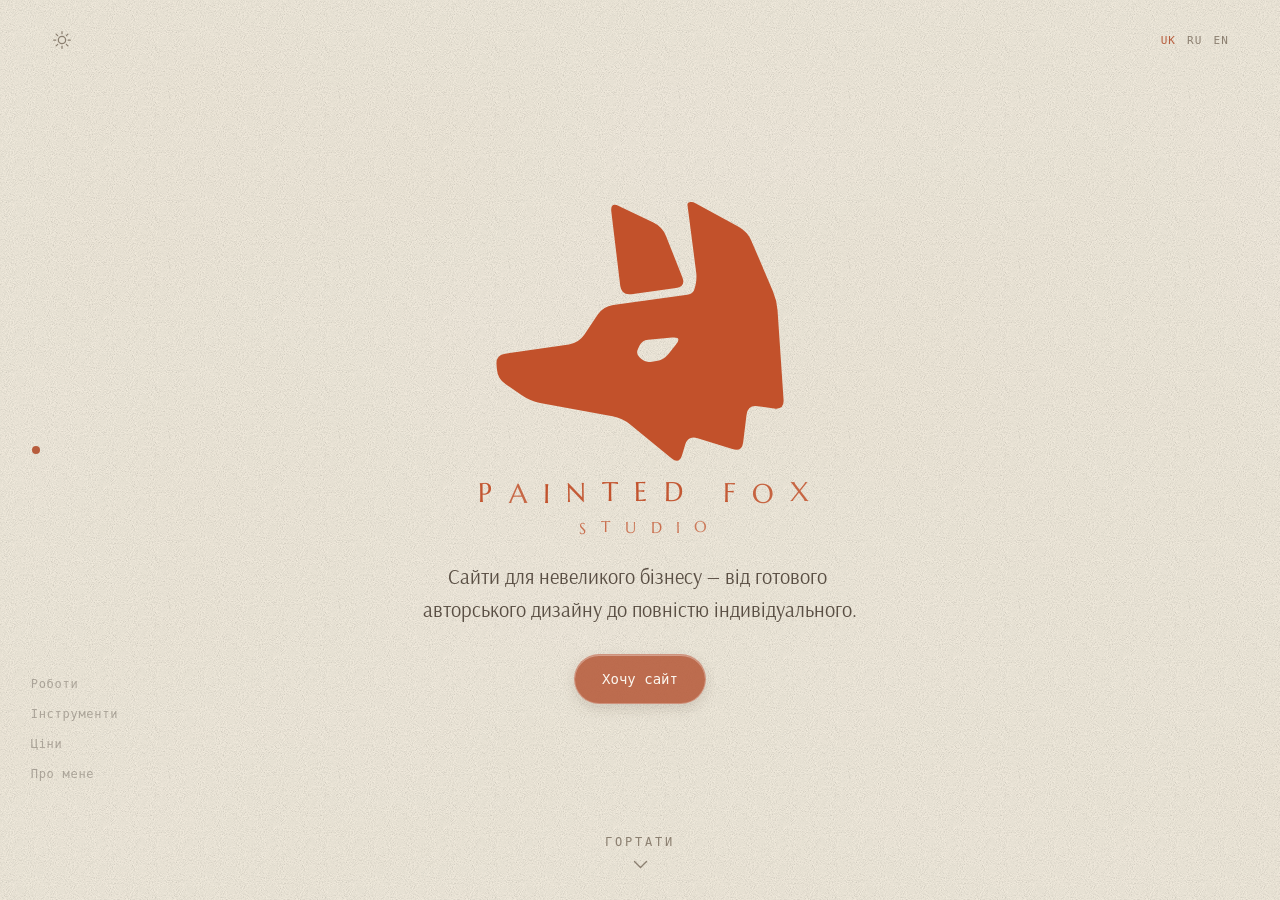
==== index.html @ f8e25393 "Initial commit - v1.0.0" ====
<!DOCTYPE html>
<html lang="uk" data-theme="light">
<head>
<script>document.documentElement.classList.add('js')</script>
<meta charset="utf-8">
<meta name="viewport" content="width=device-width, initial-scale=1, viewport-fit=cover">
<title>Painted Fox Studio</title>
<meta name="description" content="Painted Fox Studio — вебдизайн і розробка сайтів для невеликого бізнесу.">

<link rel="icon" href="assets/logo/favicon.svg" type="image/svg+xml">

<link rel="preconnect" href="https://fonts.googleapis.com">
<link rel="preconnect" href="https://fonts.gstatic.com" crossorigin>
<link href="https://fonts.googleapis.com/css2?family=Arsenal:wght@400;700&family=Caveat:wght@400;600&family=Marcellus&family=PT+Mono&display=swap" rel="stylesheet">

<link rel="stylesheet" href="css/tokens.css">
<link rel="stylesheet" href="css/base.css">
<link rel="stylesheet" href="css/album.css">
<link rel="stylesheet" href="css/components.css">
<link rel="stylesheet" href="css/rail.css">
<link rel="stylesheet" href="css/responsive.css">
</head>
<body>

<!-- Watercolour filter: displaces edges, bleeds them, then adds pigment grain. -->
<svg class="svg-defs" width="0" height="0" aria-hidden="true">
  <!-- Ragged edge for the theme flood: turbulence displaces the boundary,
       so pigment creeps into the paper instead of fading out of focus. -->
  <filter id="paintEdge" x="-12%" y="-12%" width="124%" height="124%">
    <feTurbulence type="fractalNoise" baseFrequency="0.011 0.013" numOctaves="4" seed="11" result="n"/>
    <feDisplacementMap in="SourceGraphic" in2="n" scale="34" xChannelSelector="R" yChannelSelector="G" result="d"/>
    <feGaussianBlur in="d" stdDeviation="1.2"/>
  </filter>

</svg>

<div class="paper-bg"></div>

<header>
  <button class="theme" id="theme" type="button" aria-label="Перемкнути тему">
    <svg class="sun" viewBox="0 0 24 24" fill="none" stroke="currentColor" stroke-width="1.5" stroke-linecap="round">
      <circle cx="12" cy="12" r="4.4"/>
      <path d="M12 2v2.6M12 19.4V22M2 12h2.6M19.4 12H22M4.9 4.9l1.9 1.9M17.2 17.2l1.9 1.9M19.1 4.9l-1.9 1.9M6.8 17.2l-1.9 1.9"/>
    </svg>
    <svg class="moon" viewBox="0 0 24 24" fill="none" stroke="currentColor" stroke-width="1.5" stroke-linecap="round" stroke-linejoin="round">
      <path d="M20.5 14.6A8.6 8.6 0 1 1 9.4 3.5a6.9 6.9 0 0 0 11.1 11.1z"/>
    </svg>
  </button>

  <div class="langs" id="langs">
    <button type="button" data-lang="uk" aria-pressed="true">UK</button>
    <button type="button" data-lang="ru" aria-pressed="false">RU</button>
    <button type="button" data-lang="en" aria-pressed="false">EN</button>
  </div>
</header>

<div class="book" id="book">

  <!-- the one sheet everything in the album sits on -->
  <div class="surface papered"></div>


  <!-- ─── Cover ─────────────────────────────────────────── -->
  <section class="hero woven" id="cover">
    <div class="hero-inner">
      <svg class="fox" id="fox" viewBox="0 0 208 190.3" role="img" aria-label="Painted Fox Studio">
        <path fill="currentColor" fill-rule="evenodd" d="M139.10,4.24 L138.30,4.36 Q136.70,4.60 136.91,6.20 L142.94,52.85 Q143.50,57.20 142.54,61.48 L142.06,63.62 Q141.10,67.90 136.76,68.50 L85.43,75.64 Q78.50,76.60 74.61,82.42 L65.49,96.08 Q61.60,101.90 54.67,102.91 L10.47,109.36 Q4.00,110.30 4.52,116.82 L4.78,120.08 Q5.30,126.60 10.68,130.33 L22.05,138.21 Q27.80,142.20 34.68,143.47 L84.92,152.73 Q91.80,154.00 97.21,158.44 L125.79,181.86 Q131.20,186.30 133.20,179.59 L135.30,172.51 Q137.30,165.80 143.98,167.91 L168.02,175.49 Q174.70,177.60 175.54,170.65 L177.86,151.65 Q178.70,144.70 185.63,145.69 L197.07,147.31 Q204.00,148.30 203.53,141.32 L199.37,79.38 Q198.90,72.40 196.15,65.96 L181.25,31.14 Q178.50,24.70 172.36,21.34 L142.12,4.78 Q140.70,4.00 139.10,4.24 Z M128.96,102.99 L123.73,109.61 Q120.50,113.70 115.34,114.46 L111.21,115.07 Q107.60,115.60 104.96,113.08 L103.64,111.82 Q101.00,109.30 102.59,106.01 L103.70,103.72 Q105.50,100.00 109.62,99.63 L126.33,98.13 Q133.30,97.50 128.96,102.99 Z M84.13,10.95 L90.27,62.05 Q91.10,69.00 98.04,68.06 L128.96,63.84 Q135.90,62.90 133.34,56.39 L122.16,28.01 Q119.60,21.50 113.29,18.46 L89.61,7.04 Q83.30,4.00 84.13,10.95 Z"/>
        <!-- The clip is a touch larger than the eye itself: cut exactly on the
             outline, the anti-aliased edges of lid and mark leave a bright
             hairline between them. -->
        <clipPath id="eyeClip">
          <path d="M128.96,102.99 L123.73,109.61 Q120.50,113.70 115.34,114.46 L111.21,115.07 Q107.60,115.60 104.96,113.08 L103.64,111.82 Q101.00,109.30 102.59,106.01 L103.70,103.72 Q105.50,100.00 109.62,99.63 L126.33,98.13 Q133.30,97.50 128.96,102.99 Z"
                transform="translate(117.15 106.55) scale(1.09) translate(-117.15 -106.55)"/>
        </clipPath>
        <g clip-path="url(#eyeClip)">
          <rect class="lid lid-top" x="96" y="85"    width="44" height="22.5" fill="currentColor"/>
          <rect class="lid lid-bot" x="96" y="105.5" width="44" height="23"   fill="currentColor"/>
        </g>
      </svg>

      <h1 class="wordmark type">
        <span class="wm-1" data-tw>PAINTED FOX</span>
        <span class="wm-2" data-tw>STUDIO</span>
      </h1>

      <p class="lede" data-i="intro" data-dust>Сайти для невеликого бізнесу — від готового авторського дизайну до повністю індивідуального.</p>

      <div class="btns btns-centred">
        <a class="btn" href="pricing.html" data-i="heroCta">Хочу сайт</a>
      </div>
    </div>

    <div class="hero-hint">
      <span class="label" data-i="scroll" data-dust>ГОРТАТИ</span>
      <svg viewBox="0 0 15 10" fill="none" stroke="currentColor" stroke-width="1.4" stroke-linecap="round">
        <path d="M1.5 1.5 L7.5 7.5 L13.5 1.5"/>
      </svg>
    </div>
  </section>

  <!-- ─── 1 · Work ──────────────────────────────────────── -->
  <section class="page" data-page="1">
    <div class="page-inner two">
      <div>
        <h2 class="type"><span class="hb" data-i="p1h">Роботи</span><span class="hx" data-i="p1x"></span></h2>
        <p class="lede" data-i="p1p" data-dust>Чотири проєкти різного масштабу — від готового авторського дизайну до повністю індивідуальної сцени.</p>
      </div>

      <div class="works-row">
        <a class="polaroid" href="https://tetiana-zavialova.com" target="_blank" rel="noopener">
          <span class="shot">
            <img src="assets/shots/zavialova.jpg" alt="" loading="lazy" decoding="async" width="640" height="400">
          </span>
          <span class="cap" data-i="cap1">Tetiana Zavialova</span>
        </a>

        <a class="polaroid" href="https://anna-gura.github.io/Transition-Point" target="_blank" rel="noopener">
          <span class="shot">
            <img src="assets/shots/transition-point.jpg" alt="" loading="lazy" decoding="async" width="640" height="400">
          </span>
          <span class="cap" data-i="cap2">Точка переходу</span>
        </a>
      </div>
    </div>
  </section>

  <!-- ─── 2 · Tools ─────────────────────────────────────── -->
  <section class="page" data-page="2">
    <div class="page-inner two">
      <div>
        <h2 class="type"><span class="hb" data-i="p2h">Інструменти</span><span class="hx" data-i="p2x"> безкоштовні</span></h2>
      </div>

      <div>
        <p class="lede" data-i="p2p" data-dust>Індивідуальна робота платна. Але все, що я роблю не для одного клієнта, а для всіх — віддаю безкоштовно й з відкритим кодом. Так з'явилася Mirra, так буде далі.</p>

        <div class="works-row side-note">
          <div class="sticker-wrap">
            <div class="sticker">
              <p class="hand" data-i="note1">Індивідуально — платно.</p>
              <p class="hand" data-i="note2">Інструменти — подарунок.</p>
            </div>
            <span class="curl"></span>
          </div>

          <div class="works-cta">
            <a class="btn ghost" href="https://mirra.day" data-i="freebie">Халява →</a>
          </div>
        </div>
      </div>
    </div>
  </section>

  <!-- ─── 3 · Pricing ───────────────────────────────────── -->
  <section class="page" data-page="3">
    <div class="page-inner two">
      <div>
        <h2 class="type"><span class="hb" data-i="p3h">Ціни</span><span class="hx" data-i="p3x"> фіксовані</span></h2>
      </div>

      <div>
        <p class="lede" data-i="p3p" data-dust>Суму називаю до старту, після короткого брифа. Якщо я не вклалася в оцінку — це мій ризик, не ваш. Мінімальний проєкт — від $500.</p>
        <div class="btns">
          <a class="btn" href="pricing.html" data-i="cta1">Порахувати бюджет</a>
        </div>
      </div>
    </div>
  </section>

  <!-- ─── 4 · About ─────────────────────────────────────── -->
  <section class="page" data-page="4">
    <div class="page-inner two">
      <div>
        <h2 class="type"><span class="hb" data-i="p4h">Про мене</span><span class="hx" data-i="p4x"></span></h2>
      </div>

      <div>
        <p class="lede" data-i="p4p" data-dust>Мене звати Анна. Навчаюся на кібербезпеку й люблю речі, в яких відчувається рука автора.</p>
        <p class="lede" data-i="p4p2" data-dust>Лис — з Франка, з місця, де я виросла. Фарбований тому, що змінює стиль, залишаючись собою.</p>
        <div class="btns">
          <a class="btn ghost" href="https://t.me/AnnGura" data-i="cta2">Написати мені</a>
        </div>
      </div>
    </div>
  </section>

</div>

<div class="rail" id="rail">
  <div class="zone top" id="zoneTop"></div>
  <span class="rail-dot" id="railDot" aria-hidden="true"></span>
  <div class="zone bottom" id="zoneBottom"></div>
</div>

<script type="module" src="js/main.js"></script>
</body>
</html>
---- css/tokens.css ----
/* Design tokens. Light theme is warm paper, dark theme is charcoal paper. */
:root{
  --paper:#F7F0E1;
  --paper-2:#EFE5D2;
  --ink:#3A3129;          /* typewriter ink: warm, never pure black */
  --ink-soft:#5A4F44;
  --pencil:#8B7F70;
  --wash-warm:#C2714A;    /* watercolour washes */
  --wash-cool:#6E8CA0;
  --wash-olive:#93986A;
  --accent:#B75C3C;
  --brand:#C2512B;
  --accent-rgb:183,92,60;
  --ink-rgb:58,49,41;
  --grain:.5;
  --tone:.42;
  --sheen:rgba(255,255,255,.4);
}

[data-theme="dark"]{
  --paper:#211E1A;
  --paper-2:#191614;
  --ink:#EDE4D4;
  --ink-soft:rgba(237,228,212,.82);
  --pencil:rgba(237,228,212,.5);
  --wash-warm:#8A4B32;
  --wash-cool:#3E5567;
  --wash-olive:#5A5E3E;
  --accent:#D0805A;
  --brand:#D9754C;
  --accent-rgb:208,128,90;
  --ink-rgb:237,228,212;
  --grain:.22;
  --tone:.3;
  --sheen:rgba(255,248,236,.05);
}

*{margin:0;padding:0;box-sizing:border-box}

html,body{height:100%}

body{
  background:var(--paper);
  color:var(--ink-soft);
  font-family:"Arsenal",system-ui,sans-serif;
  font-size:19px;line-height:1.6;
  -webkit-font-smoothing:antialiased;
  overflow:hidden;
  transition:background .6s ease,color .6s ease;
}
---- css/base.css ----
/* Paper surfaces.

   The texture is mixed INSIDE each surface rather than laid over the whole
   screen. A full-screen blend layer tints every object on the page and, worse,
   makes the browser blend against an unprepared backdrop while a page is
   animating — which shows up as a white flash mid-turn. */

.paper-bg{
  position:fixed;inset:0;z-index:0;pointer-events:none;
  background:
    radial-gradient(130% 100% at 16% -14%, var(--sheen) 0%, rgba(255,255,255,0) 56%),
    radial-gradient(100% 80% at 90% 112%, var(--paper-2) 0%, rgba(0,0,0,0) 60%);
}
/* Neither pool of light survives on charcoal paper: both stop looking like
   light falling across a sheet and start looking like dirt on it. The dark
   surface is carried by its grain alone. */
[data-theme="dark"] .paper-bg{background:none}

/* Two surfaces, both built the same way: fibre painted into the element
   itself rather than laid over the screen.

   .papered  plain paper — pages, body copy
   .woven    cloth — the cover and the price panel, where the surface is
             meant to be felt rather than read through */

.papered,.woven{position:relative;isolation:isolate;background:var(--paper)}
.papered > *,.woven > *{position:relative;z-index:2}

.papered::before,.papered::after,
.woven::before,.woven::after{
  content:"";position:absolute;inset:0;z-index:0;pointer-events:none;
}

/* fibre, shared */
.papered::after,.woven::after{
  background-image:
    url("data:image/svg+xml,%3Csvg xmlns='http://www.w3.org/2000/svg' width='170' height='170'%3E%3Cfilter id='a'%3E%3CfeTurbulence type='fractalNoise' baseFrequency='1.05' numOctaves='3' stitchTiles='stitch'/%3E%3CfeColorMatrix type='saturate' values='0'/%3E%3C/filter%3E%3Crect width='170' height='170' filter='url(%23a)'/%3E%3C/svg%3E");
  background-size:170px 170px;
  mix-blend-mode:multiply;opacity:var(--grain);
}
[data-theme="dark"] .papered::after,
[data-theme="dark"] .woven::after{mix-blend-mode:screen;opacity:calc(var(--grain) * .7)}

/* uneven tone of a sheet */
.papered::before{
  background-image:
    url("data:image/svg+xml,%3Csvg xmlns='http://www.w3.org/2000/svg' width='900' height='900'%3E%3Cfilter id='t'%3E%3CfeTurbulence type='fractalNoise' baseFrequency='0.0035' numOctaves='3' stitchTiles='stitch'/%3E%3CfeColorMatrix type='saturate' values='0'/%3E%3C/filter%3E%3Crect width='900' height='900' filter='url(%23t)'/%3E%3C/svg%3E");
  /* stretched, not tiled: a 900px tile repeats and the join shows up as a
     seam down the middle of a wide screen */
  background-size:100% 100%;
  background-repeat:no-repeat;
  mix-blend-mode:soft-light;opacity:var(--tone);
}
/* The large-scale tone is stretched across the whole surface, so its noise
   has one broad light area — on a light sheet that is unevenness, on a dark
   one it is a smudge. Dark paper keeps its grain and nothing else. */
[data-theme="dark"] .papered::before{background-image:none}

/* two perpendicular threads plus slack in the weave */
.woven::before{
  background-image:
    repeating-linear-gradient(90deg,
      rgba(0,0,0,.06) 0 1px, rgba(255,255,255,.05) 1px 2px, rgba(0,0,0,0) 2px 4px),
    repeating-linear-gradient(0deg,
      rgba(0,0,0,.055) 0 1px, rgba(255,255,255,.045) 1px 2px, rgba(0,0,0,0) 2px 4px),
    url("data:image/svg+xml,%3Csvg xmlns='http://www.w3.org/2000/svg' width='900' height='900'%3E%3Cfilter id='t2'%3E%3CfeTurbulence type='fractalNoise' baseFrequency='0.0035' numOctaves='3' stitchTiles='stitch'/%3E%3CfeColorMatrix type='saturate' values='0'/%3E%3C/filter%3E%3Crect width='900' height='900' filter='url(%23t2)'/%3E%3C/svg%3E");
  background-size:4px 4px, 4px 4px, 100% 100%;
  background-repeat:repeat, repeat, no-repeat;
  mix-blend-mode:soft-light;opacity:var(--tone);
}
/* Cloth keeps its threads in the dark; only the broad tone goes. */
[data-theme="dark"] .woven::before{
  background-image:
    repeating-linear-gradient(90deg,
      rgba(0,0,0,.06) 0 1px, rgba(255,255,255,.05) 1px 2px, rgba(0,0,0,0) 2px 4px),
    repeating-linear-gradient(0deg,
      rgba(0,0,0,.055) 0 1px, rgba(255,255,255,.045) 1px 2px, rgba(0,0,0,0) 2px 4px);
  background-size:4px 4px, 4px 4px;
  mix-blend-mode:overlay;
  opacity:calc(var(--tone) * .8);
}

/* Typewriter lettering: PT Mono with per-character jitter applied in JS. */
.type{
  font-family:"PT Mono","JetBrains Mono",monospace;
  color:var(--ink);
  letter-spacing:.01em;
}
/* Uneven strike: every glyph sits a little differently. */
.type span{display:inline-block;white-space:pre}

h1.type{
  font-size:clamp(26px,4.9vw,47px);
  line-height:1.3;font-weight:400;
}
h2.type{
  font-size:clamp(21px,3.4vw,31px);
  line-height:1.35;font-weight:400;margin-bottom:20px;
}
.label{
  font-family:"PT Mono",monospace;
  font-size:12px;letter-spacing:.24em;text-transform:uppercase;
  color:var(--pencil);
}
.lede + .lede{margin-top:14px}
.lede{max-width:56ch;font-size:clamp(17.5px,2.1vw,20.5px)}
.hand{font-family:"Caveat",cursive;font-size:24px;line-height:1.28}


/* Wordmark: a roman capital face in the brand terracotta, set wide.
   It reads as a signature next to the typewriter body copy. */
.wordmark{
  font-family:"Marcellus","Cormorant Garamond",Georgia,serif !important;
  color:var(--brand) !important;
}
.wordmark .wm-2{opacity:.82}

/* The fox blinks. Two lids slide towards each other and meet at the middle
   of the eye, which is how an eye actually closes — scaling one shape from
   its centre opens outwards instead. */
.fox .lid{fill:currentColor}
.fox .lid-top{transform:translateY(-20px)}
.fox .lid-bot{transform:translateY(20px)}
.fox.blink .lid-top{animation:lid-top .3s ease-in-out}
.fox.blink .lid-bot{animation:lid-bot .3s ease-in-out}
@keyframes lid-top{
  0%{transform:translateY(-20px)}
  46%{transform:translateY(0)}
  100%{transform:translateY(-20px)}
}
@keyframes lid-bot{
  0%{transform:translateY(20px)}
  46%{transform:translateY(0)}
  100%{transform:translateY(20px)}
}


/* Holder for SVG filter definitions: present in the document, never drawn. */
.svg-defs{position:absolute}
---- css/album.css ----
/* The album: pages are stacked and turn one at a time, bottom to top. */
/* Album gutter: paper falls into shadow near the spine. */
.book::before{
  content:"";position:absolute;left:0;top:0;bottom:0;width:130px;
  z-index:0;pointer-events:none;
  background:linear-gradient(90deg,
    rgba(90,70,48,.16) 0%,
    rgba(90,70,48,.06) 34%,
    rgba(90,70,48,0) 100%);
}
/* On charcoal paper the gutter has nothing to fall into: it reads as a
   smudge rather than a fold, so there is none. */
[data-theme="dark"] .book::before{background:none}

/* The surface is a layer of its own rather than a class on .book: the album
   already uses its own ::before for the gutter, and that rule would confine
   the texture to its box. */
.surface{position:absolute;inset:0;z-index:0;pointer-events:none}

.book{
  position:relative;z-index:2;
  height:100svh;min-height:540px;
  overflow:hidden;
  padding-top:env(safe-area-inset-top,0px);
  padding-bottom:env(safe-area-inset-bottom,0px);
}

/* Pages carry no surface of their own. The album underneath is the one sheet
   everything sits on, so turning a page never changes the background —
   only the text on it. */
.page{
  position:absolute;inset:0;
  background:none;
  display:grid;place-items:center;
  padding:clamp(56px,9vw,90px) clamp(26px,6vw,90px)
          clamp(56px,9vw,90px) clamp(96px,13vw,230px);
  /* Pages do not slide. Turning one is a change of text: the old copy
     disperses and the new copy gathers in the same place. */
  opacity:0;visibility:hidden;
  transition:opacity .4s ease, visibility 0s .4s;
  pointer-events:none;
}

/* Content sits in its own layer above the page box. Without an explicit
   stacking position, links inside the column have been landing under it. */
.page-inner{position:relative;z-index:4}

.page.current{
  opacity:1;visibility:visible;pointer-events:auto;
  transition:opacity .3s ease, visibility 0s;
}
/* The page that is leaving waits while its text disperses, and only then
   fades. Cutting it sooner truncates the animation, which reads as the text
   simply vanishing. */
.page.past{
  opacity:0;visibility:hidden;
  transition:opacity .45s ease .55s, visibility 0s 1s;
}

.page-inner{width:100%;max-width:960px}

/* Cover screen. Slides up like a curtain on the first page turn. */
.hero{
  position:absolute;inset:0;z-index:20;
  display:grid;place-items:center;
  background:var(--paper);
  transition:transform 1.25s cubic-bezier(.62,0,.14,1);
  will-change:transform;
  padding:clamp(40px,8vw,80px) clamp(52px,9vw,150px);
}
.hero.up{transform:translate3d(0,-100%,0)}

.hero-inner{
  text-align:center;position:relative;z-index:3;
  width:100%;max-width:min(520px,100%);margin-inline:auto;
}

.fox{
  width:clamp(150px,44vw,300px);max-width:100%;height:auto;
  margin:0 auto 6px;display:block;
  color:var(--brand);
}

.wordmark{
  font-family:"PT Mono",monospace;
  font-size:27px;              /* upper bound; JS shrinks it to fit */
  letter-spacing:.3em;text-indent:.3em;
  color:var(--ink);margin-top:6px;
  display:block;width:100%;
  overflow:visible;
}
.wordmark > span{display:block;white-space:nowrap}
.wm-2{
  font-size:.58em;
  letter-spacing:.46em;text-indent:.46em;
  margin-top:.42em;
  opacity:.88;
}
.hero .lede{margin:22px auto 0;max-width:min(38ch,100%)}

.hero-hint{
  position:absolute;left:0;right:0;bottom:calc(30px + env(safe-area-inset-bottom,0px));
  display:grid;justify-items:center;gap:8px;
  color:var(--pencil);z-index:3;
}
.hero-hint svg{width:15px;height:10px;animation:nudge 2.6s ease-in-out infinite}
@keyframes nudge{0%,100%{transform:translateY(0);opacity:.5}50%{transform:translateY(5px);opacity:1}}



/* The mark ships with its own terracotta; on charcoal paper it needs a lift. */
[data-theme="dark"] .fox{filter:brightness(1.22) saturate(.92)}
---- css/components.css ----
/* Header: theme switch on the left, languages on the right. */
header{
  position:absolute;top:0;left:0;right:0;z-index:40;
  display:flex;align-items:center;justify-content:space-between;
  gap:16px;padding:calc(24px + env(safe-area-inset-top,0px)) clamp(18px,4vw,46px) 0;
}

.langs{display:flex;gap:1px}
.langs button{
  background:none;border:none;cursor:pointer;
  font-family:"PT Mono",monospace;font-size:11px;letter-spacing:.1em;
  color:var(--pencil);padding:5px;transition:color .2s ease;
}
.langs button[aria-pressed="true"]{color:var(--accent)}
.theme{
  background:none;border:none;cursor:pointer;padding:0;
  width:32px;height:32px;display:grid;place-items:center;color:var(--pencil);
  transition:color .25s ease,transform .5s ease;
}
.theme:hover{color:var(--accent);transform:rotate(16deg)}
.theme svg{width:20px;height:20px}
.theme .moon{display:none}
[data-theme="dark"] .theme .sun{display:none}
[data-theme="dark"] .theme .moon{display:block}

/* Physical objects lying on the paper: photo prints and sticky notes. */
/* A print lying on the paper. It is a link: the whole card is the target. */
.polaroid{
  --lift:8px;
  display:block;text-decoration:none;color:inherit;
  background:#FBF7EE;padding:9px 9px 32px;
  width:min(210px,52vw);
  transform:rotate(-1.6deg);
  transition:transform .35s cubic-bezier(.34,1.3,.5,1), box-shadow .35s ease;
  box-shadow:
    calc(var(--lift) * .5) calc(var(--lift) * .8) calc(var(--lift) * .6) rgba(90,70,48,.26),
    calc(var(--lift) * 1.6) calc(var(--lift) * 2.4) calc(var(--lift) * 3) rgba(90,70,48,.16);
}
.polaroid:nth-of-type(2){transform:rotate(1.4deg)}

/* A print does not change colour when the light does: the frame stays paper
   white in both themes. Only the shadow follows the surface it lies on. */
[data-theme="dark"] .polaroid{
  box-shadow:
    calc(var(--lift) * .5) calc(var(--lift) * .8) calc(var(--lift) * .6) rgba(0,0,0,.6),
    calc(var(--lift) * 1.6) calc(var(--lift) * 2.4) calc(var(--lift) * 3) rgba(0,0,0,.42);
}

.polaroid:hover,
.polaroid:focus-visible{
  --lift:13px;
  transform:rotate(-1deg) translateY(-4px) scale(1.02);
}
.polaroid:nth-of-type(2):hover,
.polaroid:nth-of-type(2):focus-visible{transform:rotate(.9deg) translateY(-4px) scale(1.02)}
.polaroid:focus-visible{outline:2px solid var(--accent);outline-offset:5px}


.polaroid .shot{
  display:block;aspect-ratio:16/10;
  background:var(--paper-2);
  position:relative;overflow:hidden;
}
.polaroid .shot img{
  display:block;width:100%;height:100%;
  object-fit:cover;
}
.polaroid .cap{
  display:block;
  font-family:"Caveat",cursive;font-size:19px;color:#5A4F44;
  text-align:center;margin-top:12px;
}

.sticker-wrap{
  --curl:24px;position:relative;width:fit-content;max-width:min(300px,100%);
  transform:rotate(-2deg);
  filter:drop-shadow(2px 3px 2px rgba(90,70,48,.3)) drop-shadow(7px 10px 9px rgba(90,70,48,.16));
}
.sticker{
  position:relative;padding:16px 14px 20px;
  background:#E7D8B8;color:#4A4035;
  clip-path:polygon(0 0,100% 0,100% calc(100% - var(--curl)),calc(100% - var(--curl)) 100%,0 100%);
}
.curl{
  position:absolute;right:0;bottom:0;width:var(--curl);height:var(--curl);
  clip-path:polygon(100% 0,100% 100%,0 100%);
  background:linear-gradient(315deg,#F4E9D2 0%,#DCCBA8 52%,#BFAC86 100%);
  box-shadow:-2px -2px 5px rgba(0,0,0,.2);
}
.sticker .hand{font-size:17px;white-space:nowrap}
.sticker .hand + .hand{margin-top:2px}

/* Page layouts and buttons. */
.two{
  display:grid;
  grid-template-columns:minmax(200px,.8fr) 1.4fr;
  gap:clamp(26px,5vw,64px);align-items:start;
}
.two > *{min-width:0}
.side-note{margin-top:26px}

/* Narrow: stacked. Once there is room: a row with the button on the right. */
.works-row{display:block;width:100%;position:relative;z-index:4}
.works-row > .polaroid,
.works-row > .sticker-wrap{display:block}
.works-cta{margin-top:24px;position:relative;z-index:4}
.works-row > .polaroid + .polaroid{margin-top:24px}

/* Slightly tighter on phones so the row always fits. */

a.btn{cursor:pointer}

.btn{
  position:relative;
  display:inline-block;text-decoration:none;   /* .btn is used on <a> too */
  font-family:"PT Mono",monospace;font-size:14px;
  padding:13px 27px;border-radius:999px;cursor:pointer;
  z-index:5;
  color:#FBF6EE;
  background:rgba(var(--accent-rgb),.88);
  border:1px solid rgba(255,255,255,.26);
  /* no backdrop-filter: inside ancestors that use mix-blend-mode and
     isolation it breaks hit-testing in Chromium — the button stops taking
     clicks and the cursor never changes over it */
  transition:transform .25s ease, box-shadow .25s ease, background .25s ease;
  box-shadow:
    inset 0 1px 0 rgba(255,255,255,.34),
    0 5px 13px rgba(90,70,48,.16);
}
.btn.ghost{
  color:var(--ink);
  background:rgba(255,255,255,.52);
  border-color:rgba(var(--ink-rgb),.2);
  box-shadow:
    inset 0 1px 0 rgba(255,255,255,.62),
    0 5px 13px rgba(90,70,48,.13);
}
[data-theme="dark"] .btn{
  box-shadow:
    inset 0 1px 0 rgba(255,255,255,.14),
    0 5px 14px rgba(0,0,0,.34);
}
[data-theme="dark"] .btn.ghost{
  background:rgba(255,255,255,.1);
  border-color:rgba(var(--ink-rgb),.18);
  box-shadow:
    inset 0 1px 0 rgba(255,255,255,.12),
    0 5px 14px rgba(0,0,0,.3);
}
.btn:hover{
  transform:translateY(-1.5px);
  background:rgba(var(--accent-rgb),1);
  box-shadow:
    inset 0 1px 0 rgba(255,255,255,.4),
    0 9px 20px rgba(90,70,48,.2);
}
.btn.ghost:hover{background:rgba(255,255,255,.66)}
[data-theme="dark"] .btn.ghost:hover{background:rgba(255,255,255,.12)}
.btn:active{transform:translateY(.5px)}
.btn:focus-visible{outline:1.5px solid var(--accent);outline-offset:4px}
.btns{display:flex;gap:12px;flex-wrap:wrap;margin-top:28px;position:relative;z-index:4}
.btns-centred{justify-content:center}

/* ─── text as dust ────────────────────────────────────── */
/* Dust does not travel: the old text loses focus and falls apart on the spot,
   the new one gathers in the same place. Movement would read as sliding. */
.word{white-space:nowrap}
/* The real text fades up under the last of the particles. */
[data-dust].settling{animation:settle .4s ease both}
@keyframes settle{from{opacity:0}to{opacity:1}}
.dust{
  display:inline-block;white-space:pre;
  transition:opacity .72s ease, filter .8s ease,
             transform .8s cubic-bezier(.4,0,.2,1);
  transition-delay:var(--d,0ms);
  will-change:transform,opacity,filter;
}
.scattered .dust{
  opacity:0;
  filter:blur(9px);
  transform:scale(var(--s,1.2));
}
.gathered .dust{opacity:1;filter:blur(0);transform:none}

/* Nothing shows before the script has had a chance to split it. */
html.js [data-dust]{opacity:0}
html.js [data-dust].gathered,
html.js [data-dust].scattered{opacity:1}

/* ─── price counter ───────────────────────────────────── */

  to{transform:translateY(0)}
}






/* ─── price counter ───────────────────────────────────── */
/* ─── price counter ───────────────────────────────────── */
.odo{display:inline-flex;align-items:baseline;font-variant-numeric:tabular-nums}
.odo-cell{
  display:inline-block;
  height:1.06em;overflow:hidden;vertical-align:baseline;
  text-align:center;
}
.odo-strip{
  display:block;
  transform:translateY(0);
  transition:transform .44s cubic-bezier(.32,0,.2,1);
}
.odo-strip.roll{transform:translateY(-1.06em)}
.odo-strip.settled{transition:none}
.odo-strip > span{display:block;height:1.06em;line-height:1.06em}

/* ─── theme flood ─────────────────────────────────────── */
/* The old state sits still while the new one is revealed through a growing
   circle; without this both would cross-fade and the edge would vanish. */
::view-transition-old(root){animation:none}
::view-transition-new(root){animation:none;mix-blend-mode:normal}
::view-transition-old(root){z-index:0}
::view-transition-new(root){z-index:1}


/* Texture layers are dropped while the theme is being flooded on: snapshotting
   blended full-screen layers is what makes that transition stutter. */
/* The texture stays in the snapshot, so the flood carries the new paper with
   it instead of laying down flat colour and painting the grain on afterwards.
   What is dropped instead is everything that would animate underneath. */
html.switching .dust,
html.switching .pt{transition:none}
html.switching .fox.blink .lid-top,
html.switching .fox.blink .lid-bot{animation:none}


/* Canvas the particle swap draws on. It exists only while a page is turning. */
.particles{
  position:fixed;inset:0;z-index:50;
  pointer-events:none;
}


/* A button in transit between two pages: the box morphs, the labels cross. */
.btn-flight{
  position:fixed;z-index:58;pointer-events:none;
  display:grid;place-items:center;
  overflow:hidden;box-sizing:border-box;
  transition:
    left .9s cubic-bezier(.62,0,.14,1),
    top .9s cubic-bezier(.62,0,.14,1),
    width .9s cubic-bezier(.62,0,.14,1),
    height .9s cubic-bezier(.62,0,.14,1),
    background-color .9s ease,
    color .9s ease,
    border-color .9s ease,
    border-radius .9s ease,
    font-size .9s ease,
    box-shadow .9s ease;
}
.btn-flight span{
  grid-area:1/1;white-space:nowrap;
  transition:opacity .5s ease;
}
.btn-flight .now{opacity:0}
.btn-flight.arrived .was{opacity:0}
.btn-flight.arrived .now{opacity:1;transition-delay:.3s}
---- css/rail.css ----
/* Left-hand navigation. */
.rail{
  position:absolute;z-index:45;top:0;bottom:0;
  left:clamp(14px,2.4vw,34px);width:max-content;
  pointer-events:none;
}
.zone{
  position:absolute;left:0;
  display:flex;flex-direction:column;gap:12px;
  pointer-events:auto;
}
.zone.top   {top:clamp(86px,13vh,132px)}
.zone.bottom{bottom:clamp(86px,13vh,132px)}

/* Active item is represented by a single dot at the centre. */
.rail-dot{
  position:absolute;left:1px;top:50%;
  width:8px;height:8px;border-radius:50%;
  background:var(--accent);
  transform:translateY(-50%);
  transform-origin:50% 50%;
  transition:transform .5s cubic-bezier(.34,1.5,.5,1);
}
.rail-dot.pulse{transform:translateY(-50%) scale(1.55)}

.tick{
  display:block;padding:2px 0;
  background:none;border:none;cursor:pointer;
  color:var(--ink);
  font-family:"PT Mono",monospace;
  font-size:12px;letter-spacing:.06em;
  text-align:left;white-space:nowrap;
  opacity:.34;
  transition:opacity .35s ease, transform .5s cubic-bezier(.76,0,.2,1);
}
.tick:hover{opacity:.7;transform:translateX(2px)}
.tick:focus-visible{outline:none;opacity:.85}
/* The active item stays in flow and is merely invisible; removing it
   would shift every neighbouring label by its own height. */
.tick.hidden{visibility:hidden}

/* Flying copy of a title, travelling between the menu and the heading.
   Not called .ghost: that name is already a button variant, and a rule
   matching both turns every outline button into an unclickable phantom. */
.title-ghost{
  position:fixed;z-index:60;margin:0;
  font-family:"PT Mono",monospace;
  white-space:nowrap;pointer-events:none;
  transform-origin:left center;
  transition:left 1.05s cubic-bezier(.62,0,.14,1),
             top 1.05s cubic-bezier(.62,0,.14,1),
             font-size 1.05s cubic-bezier(.62,0,.14,1),
             letter-spacing 1.05s cubic-bezier(.62,0,.14,1),
             line-height 1.05s cubic-bezier(.62,0,.14,1),
             padding 1.05s cubic-bezier(.62,0,.14,1),
             font-weight 1.05s ease,
             opacity .8s ease, color .9s ease;
}

/* The real heading stays hidden until the ghost lands. */
.hb{display:inline-block}
.hb.arriving{opacity:0;transition:none}
.hx{display:inline-block;opacity:0}
.hx.ready{opacity:1}
/* Each character drifts in out of focus and settles into place. */
.hx .pt{
  display:inline-block;white-space:pre;
  opacity:0;
  filter:blur(8px);
  transform:translate(var(--dx,30px),var(--dy,0)) scale(1.6) rotate(var(--rot,0));
  transition:opacity .95s ease,
             filter 1.05s ease,
             transform 1.15s cubic-bezier(.58,0,.16,1);
}
.hx .pt.on{opacity:1;filter:blur(0);transform:none}

/* Going away is the same movement in reverse, only quicker: the page it sits
   on starts fading shortly after, and an unhurried exit would be cut in half
   and read as the text simply vanishing. */
.hx.leaving .pt{
  transition:opacity .34s ease,
             filter .4s ease,
             transform .46s cubic-bezier(.4,0,.22,1);
}


/* One letter, mid-turn. */
.flip{
  display:inline-block;white-space:pre;
  backface-visibility:hidden;
  will-change:transform;
}

/* The old letters spend the turn here, pinned to the coordinates they had
   before the paragraph was re-set in another language. */
.flip-layer{
  position:fixed;inset:0;z-index:55;
  pointer-events:none;
}
---- css/responsive.css ----
/* Breakpoints and reduced-motion overrides, kept in one place. */

@media (min-width:380px){
  /* Button sits next to the photo rather than against the container edge. */
  .works-row{
    display:flex;
    align-items:center;
    justify-content:flex-start;
    gap:18px;
    flex-wrap:wrap;          /* does not fit: drops below the photo */
    row-gap:22px;
  }
  .works-row > .polaroid,
  .works-row > .sticker-wrap{flex:0 0 auto;margin:0}
  /* The button fills the remaining width and centres inside it,
     mirroring the block on the left. */
  .works-cta{
    flex:1 1 auto;margin:0;min-width:0;
    display:flex;justify-content:center;align-items:center;
    align-self:stretch;
  }
}

@media (max-width:720px){
  .polaroid{width:min(152px,40vw)}
  .polaroid{padding:7px 7px 26px}
  .polaroid .cap{font-size:14px;margin-top:7px}
  .sticker-wrap{max-width:min(190px,52vw)}
  .sticker .hand{font-size:15px}
}

@media (max-width:720px){
  .two{grid-template-columns:1fr;gap:20px}
  .rail{left:11px}
  .tick{font-size:10px;letter-spacing:.04em}
  .zone.top{top:78px}
  .zone.bottom{bottom:74px}
  .book::before{width:54px}
  .page{padding-left:46px;padding-right:18px}
  .hero{padding-left:26px;padding-right:26px}
}

@media (prefers-reduced-motion:reduce){
  .page,.hero{transition-duration:.01ms}
  .hero-hint svg{animation:none}
}
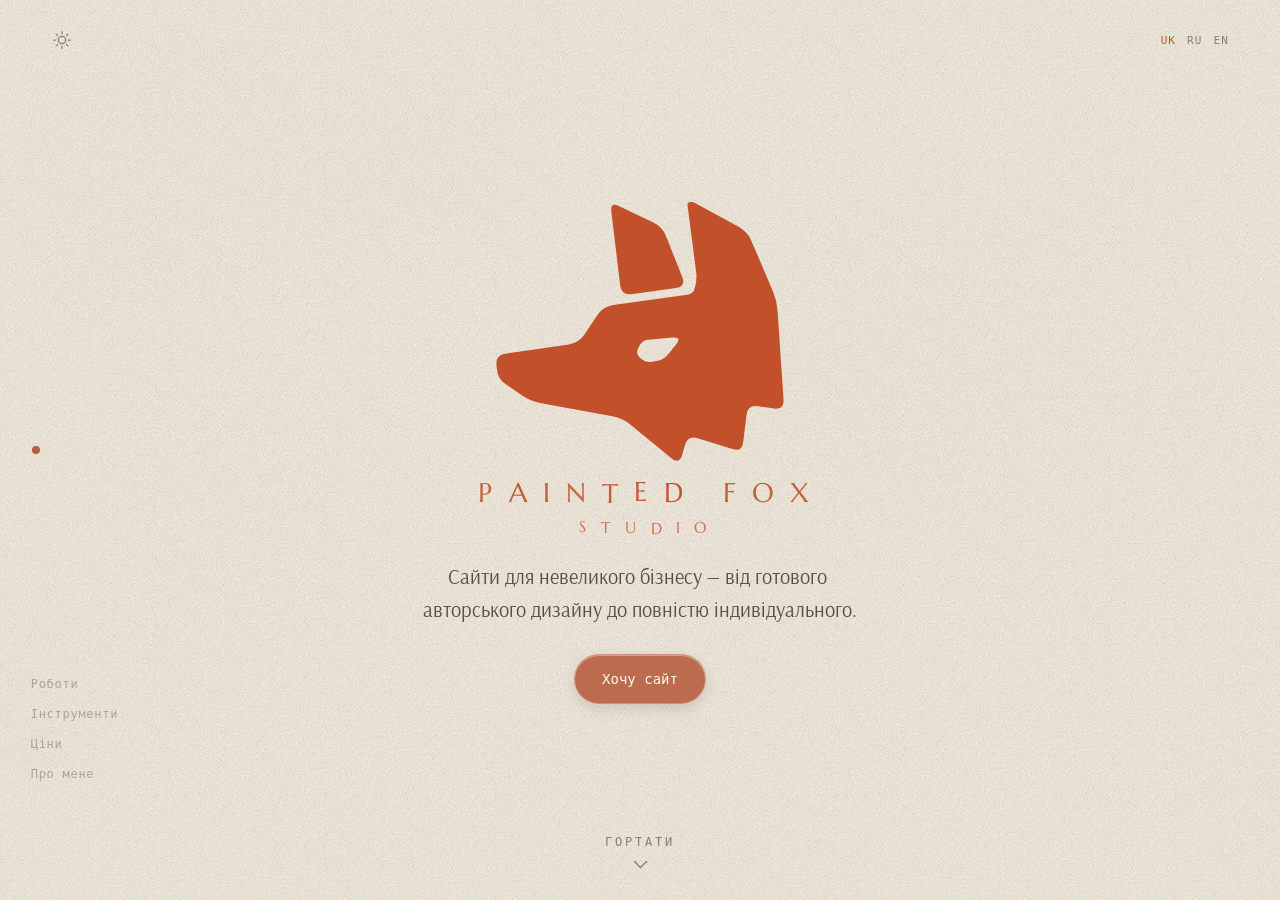
==== commit 0ae3d5e3: "Optimise language and theme switching; fix tap highlight" ====
--- a/index.html
+++ b/index.html
@@ -1,7 +1,18 @@
 <!DOCTYPE html>
 <html lang="uk" data-theme="light">
 <head>
-<script>document.documentElement.classList.add('js')</script>
+<script>
+/* Text that will be animated is hidden until the scripts have split it, so it
+   does not flash before the first frame. If they never arrive — opened over
+   file://, a blocked module, a stale cache — the page must not stay empty:
+   the mark is dropped again and everything shows as plain text. */
+document.documentElement.classList.add('js');
+setTimeout(function () {
+  if (!document.documentElement.dataset.booted) {
+    document.documentElement.classList.remove('js');
+  }
+}, 1500);
+</script>
 <meta charset="utf-8">
 <meta name="viewport" content="width=device-width, initial-scale=1, viewport-fit=cover">
 <title>Painted Fox Studio</title>
@@ -103,7 +114,7 @@
     <div class="page-inner two">
       <div>
         <h2 class="type"><span class="hb" data-i="p1h">Роботи</span><span class="hx" data-i="p1x"></span></h2>
-        <p class="lede" data-i="p1p" data-dust>Чотири проєкти різного масштабу — від готового авторського дизайну до повністю індивідуальної сцени.</p>
+        <p class="lede" data-i="p1p" data-dust>Проєкти різного масштабу — від готового авторського дизайну до повністю індивідуальної сцени.</p>
       </div>
 
       <div class="works-row">
--- a/css/base.css
+++ b/css/base.css
@@ -137,3 +137,14 @@
 
 /* Holder for SVG filter definitions: present in the document, never drawn. */
 .svg-defs{position:absolute}
+
+
+/* Mobile browsers paint a blue wash over anything tapped, and on a switch
+   that is already animating it reads as the text being selected. */
+button, a, .tick, .polaroid, .langs, .theme{
+  -webkit-tap-highlight-color:transparent;
+}
+button, .tick, .langs, .theme{
+  -webkit-user-select:none;
+  user-select:none;
+}
--- a/css/components.css
+++ b/css/components.css
@@ -258,8 +258,10 @@
     font-size .9s ease,
     box-shadow .9s ease;
 }
-.btn-flight span{
-  grid-area:1/1;white-space:nowrap;
+/* The faces carry only their text: the box is drawn by the ghost itself. */
+.btn-flight .flight-face{
+  background:none;border-color:transparent;box-shadow:none;
+  white-space:nowrap;pointer-events:none;
   transition:opacity .5s ease;
 }
 .btn-flight .now{opacity:0}
--- a/css/rail.css
+++ b/css/rail.css
@@ -85,10 +85,11 @@
 
 
 /* One letter, mid-turn. */
+/* No will-change here: with a page of text that would promote hundreds of
+   layers, and the cost of managing them outweighs anything it saves. */
 .flip{
   display:inline-block;white-space:pre;
   backface-visibility:hidden;
-  will-change:transform;
 }
 
 /* The old letters spend the turn here, pinned to the coordinates they had
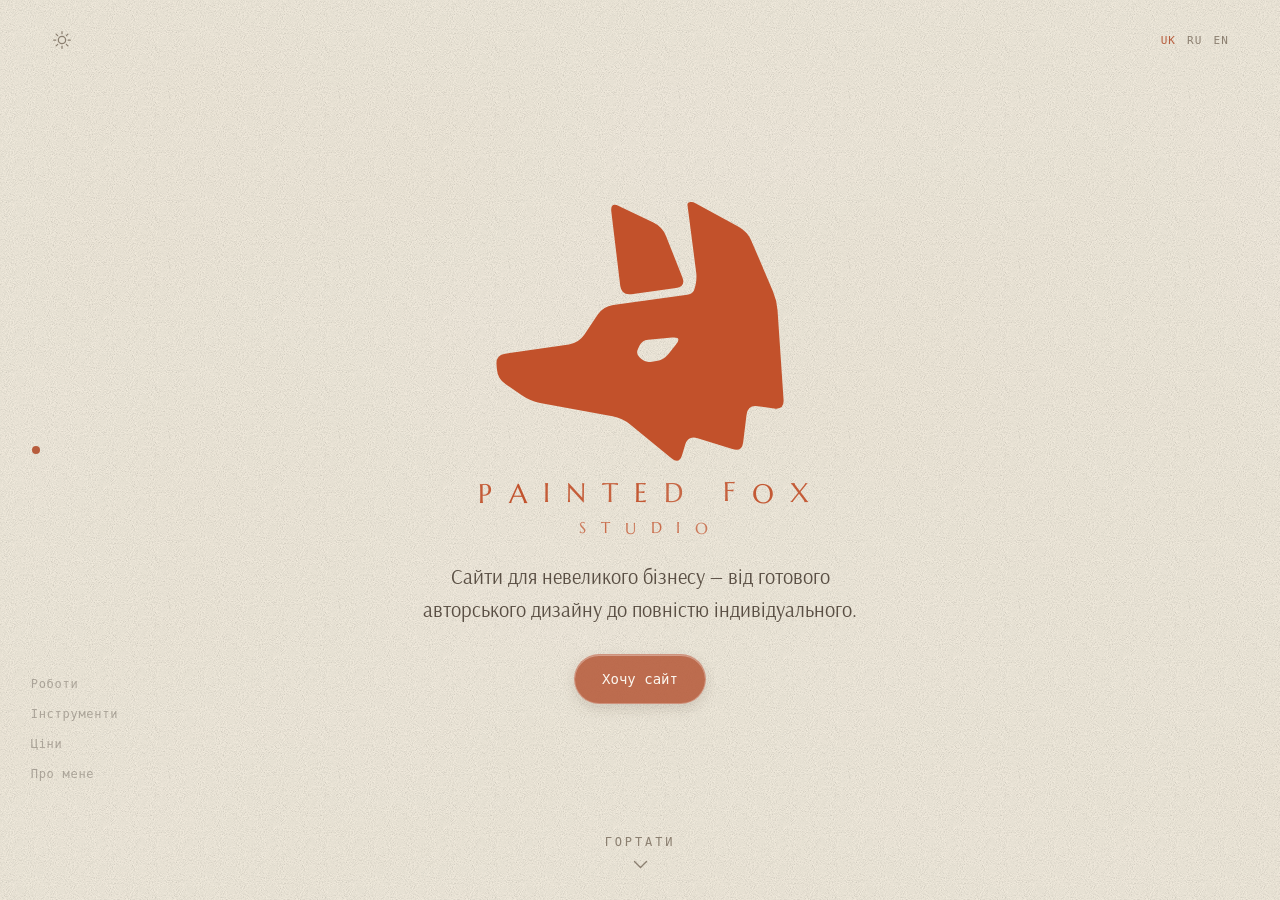
==== commit a7cc2ed5: "Language switch: bug fix" ====
--- a/index.html
+++ b/index.html
@@ -143,7 +143,7 @@
       </div>
 
       <div>
-        <p class="lede" data-i="p2p" data-dust>Індивідуальна робота платна. Але все, що я роблю не для одного клієнта, а для всіх — віддаю безкоштовно й з відкритим кодом. Так з'явилася Mirra, так буде далі.</p>
+        <p class="lede" data-i="p2p" data-dust>Усе, що я роблю не для одного клієнта, а для всіх, віддаю безкоштовно й з відкритим кодом. Так з'явилася Mirra, так буде далі.</p>
 
         <div class="works-row side-note">
           <div class="sticker-wrap">
--- a/css/rail.css
+++ b/css/rail.css
@@ -98,3 +98,5 @@
   position:fixed;inset:0;z-index:55;
   pointer-events:none;
 }
+/* One line of turning letters, travelling with the text it replaces. */
+.flip-ride{position:absolute;top:0;left:0;transform-origin:0 0}
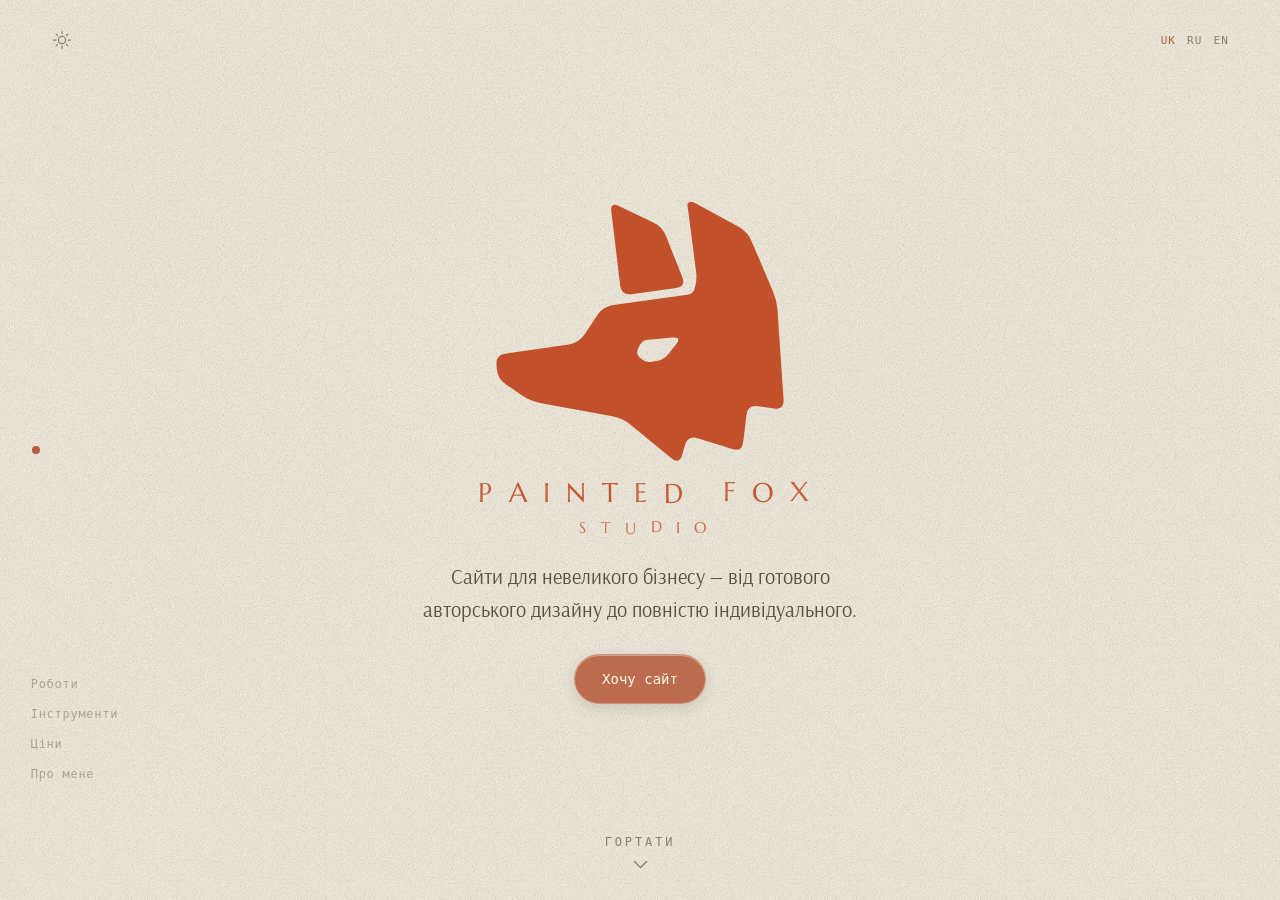
==== commit 4721b938: "Firs release" ====
--- a/index.html
+++ b/index.html
@@ -5,8 +5,15 @@
 /* Text that will be animated is hidden until the scripts have split it, so it
    does not flash before the first frame. If they never arrive — opened over
    file://, a blocked module, a stale cache — the page must not stay empty:
-   the mark is dropped again and everything shows as plain text. */
+   the mark is dropped again and everything shows as plain text.
+
+   The theme is read here too. Applied later by a module, the first frame is
+   painted in the light one, and moving between pages flashes white. */
 document.documentElement.classList.add('js');
+try {
+  var saved = JSON.parse(localStorage.getItem('pfs.prefs') || '{}');
+  if (saved.theme) document.documentElement.dataset.theme = saved.theme;
+} catch (e) { /* storage unavailable: the markup's own theme stands */ }
 setTimeout(function () {
   if (!document.documentElement.dataset.booted) {
     document.documentElement.classList.remove('js');
@@ -28,6 +35,7 @@
 <link rel="stylesheet" href="css/base.css">
 <link rel="stylesheet" href="css/album.css">
 <link rel="stylesheet" href="css/components.css">
+<link rel="stylesheet" href="css/wordroll.css">
 <link rel="stylesheet" href="css/rail.css">
 <link rel="stylesheet" href="css/responsive.css">
 </head>
--- a/css/components.css
+++ b/css/components.css
@@ -54,7 +54,6 @@
 .polaroid:nth-of-type(2):hover,
 .polaroid:nth-of-type(2):focus-visible{transform:rotate(.9deg) translateY(-4px) scale(1.02)}
 .polaroid:focus-visible{outline:2px solid var(--accent);outline-offset:5px}
-
 
 .polaroid .shot{
   display:block;aspect-ratio:16/10;
@@ -188,31 +187,7 @@
 html.js [data-dust].scattered{opacity:1}
 
 /* ─── price counter ───────────────────────────────────── */
-
-  to{transform:translateY(0)}
-}
-
-
-
-
-
-
 /* ─── price counter ───────────────────────────────────── */
-/* ─── price counter ───────────────────────────────────── */
-.odo{display:inline-flex;align-items:baseline;font-variant-numeric:tabular-nums}
-.odo-cell{
-  display:inline-block;
-  height:1.06em;overflow:hidden;vertical-align:baseline;
-  text-align:center;
-}
-.odo-strip{
-  display:block;
-  transform:translateY(0);
-  transition:transform .44s cubic-bezier(.32,0,.2,1);
-}
-.odo-strip.roll{transform:translateY(-1.06em)}
-.odo-strip.settled{transition:none}
-.odo-strip > span{display:block;height:1.06em;line-height:1.06em}
 
 /* ─── theme flood ─────────────────────────────────────── */
 /* The old state sits still while the new one is revealed through a growing
@@ -221,7 +196,6 @@
 ::view-transition-new(root){animation:none;mix-blend-mode:normal}
 ::view-transition-old(root){z-index:0}
 ::view-transition-new(root){z-index:1}
-
 
 /* Texture layers are dropped while the theme is being flooded on: snapshotting
    blended full-screen layers is what makes that transition stutter. */
@@ -233,13 +207,11 @@
 html.switching .fox.blink .lid-top,
 html.switching .fox.blink .lid-bot{animation:none}
 
-
 /* Canvas the particle swap draws on. It exists only while a page is turning. */
 .particles{
   position:fixed;inset:0;z-index:50;
   pointer-events:none;
 }
-
 
 /* A button in transit between two pages: the box morphs, the labels cross. */
 .btn-flight{
@@ -268,5 +240,3 @@
 .btn-flight.arrived .was{opacity:0}
 .btn-flight.arrived .now{opacity:1;transition-delay:.3s}
 
-
-
--- a/css/wordroll.css
+++ b/css/wordroll.css
@@ -0,0 +1,6 @@
+/* Words rolling over on a language change.
+
+   A window one line tall. Clipped up and down but not left and right, so a
+   word passing through is never cut at the sides. */
+.roll{display:inline-block;vertical-align:top;clip-path:inset(0 -100vw)}
+.roll-in{display:block;white-space:pre}
--- a/css/rail.css
+++ b/css/rail.css
@@ -83,20 +83,4 @@
              transform .46s cubic-bezier(.4,0,.22,1);
 }
 
-
-/* One letter, mid-turn. */
-/* No will-change here: with a page of text that would promote hundreds of
-   layers, and the cost of managing them outweighs anything it saves. */
-.flip{
-  display:inline-block;white-space:pre;
-  backface-visibility:hidden;
-}
-
-/* The old letters spend the turn here, pinned to the coordinates they had
-   before the paragraph was re-set in another language. */
-.flip-layer{
-  position:fixed;inset:0;z-index:55;
-  pointer-events:none;
-}
 /* One line of turning letters, travelling with the text it replaces. */
-.flip-ride{position:absolute;top:0;left:0;transform-origin:0 0}
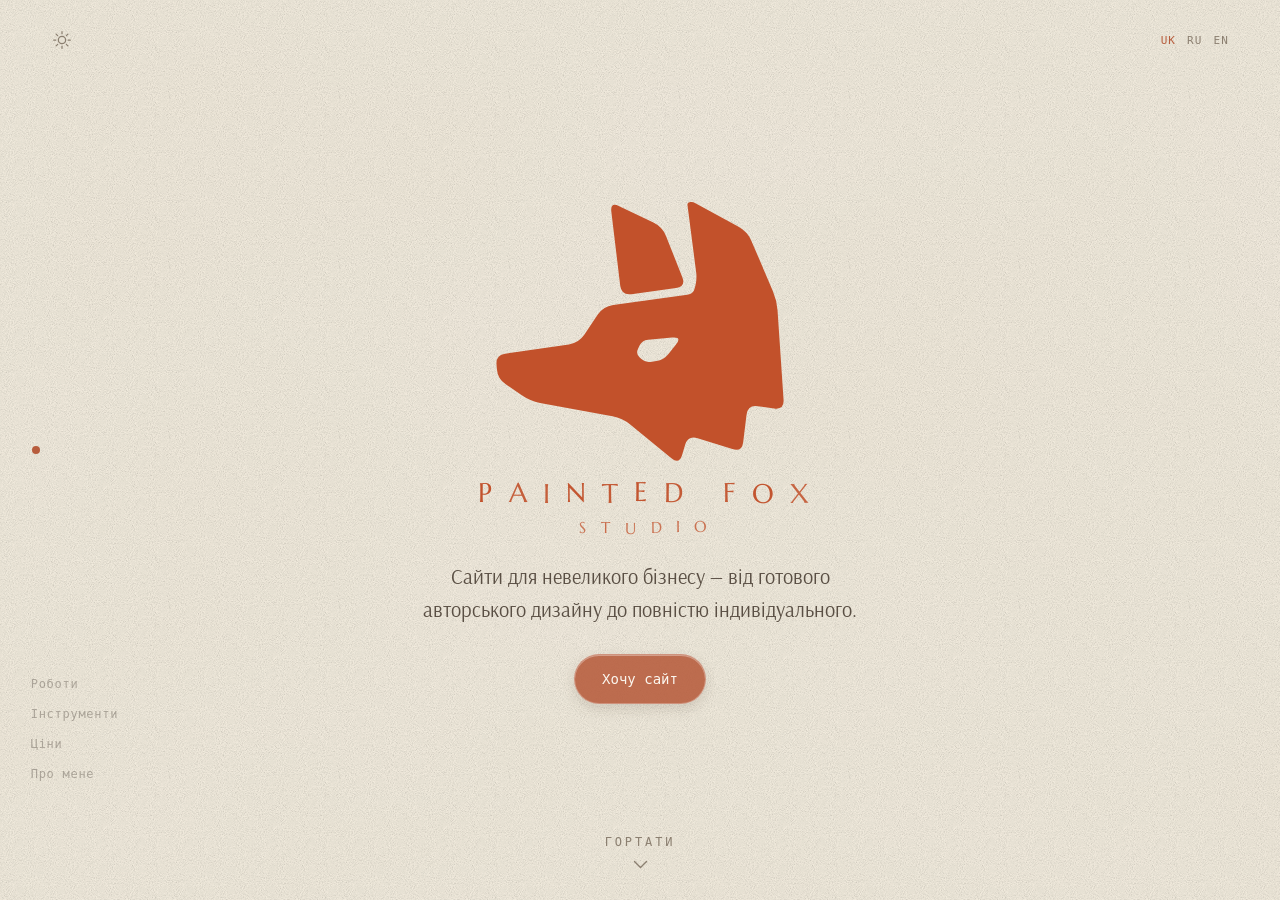
==== commit c49dd5fb: "Add sitemap and robots" ====
--- a/index.html
+++ b/index.html
@@ -22,9 +22,10 @@
 </script>
 <meta charset="utf-8">
 <meta name="viewport" content="width=device-width, initial-scale=1, viewport-fit=cover">
-<title>Painted Fox Studio</title>
-<meta name="description" content="Painted Fox Studio — вебдизайн і розробка сайтів для невеликого бізнесу.">
-
+<title>Painted Fox Studio — сайти для невеликого бізнесу</title>
+<meta name="description" content="Студія вебдизайну й розробки: сайти ручної роботи для невеликого бізнесу — від готового авторського дизайну до індивідуальної сцени. Південна Флорида.">
+
+<link rel="canonical" href="https://paintedfox.studio/">
 <link rel="icon" href="assets/logo/favicon.svg" type="image/svg+xml">
 
 <link rel="preconnect" href="https://fonts.googleapis.com">
